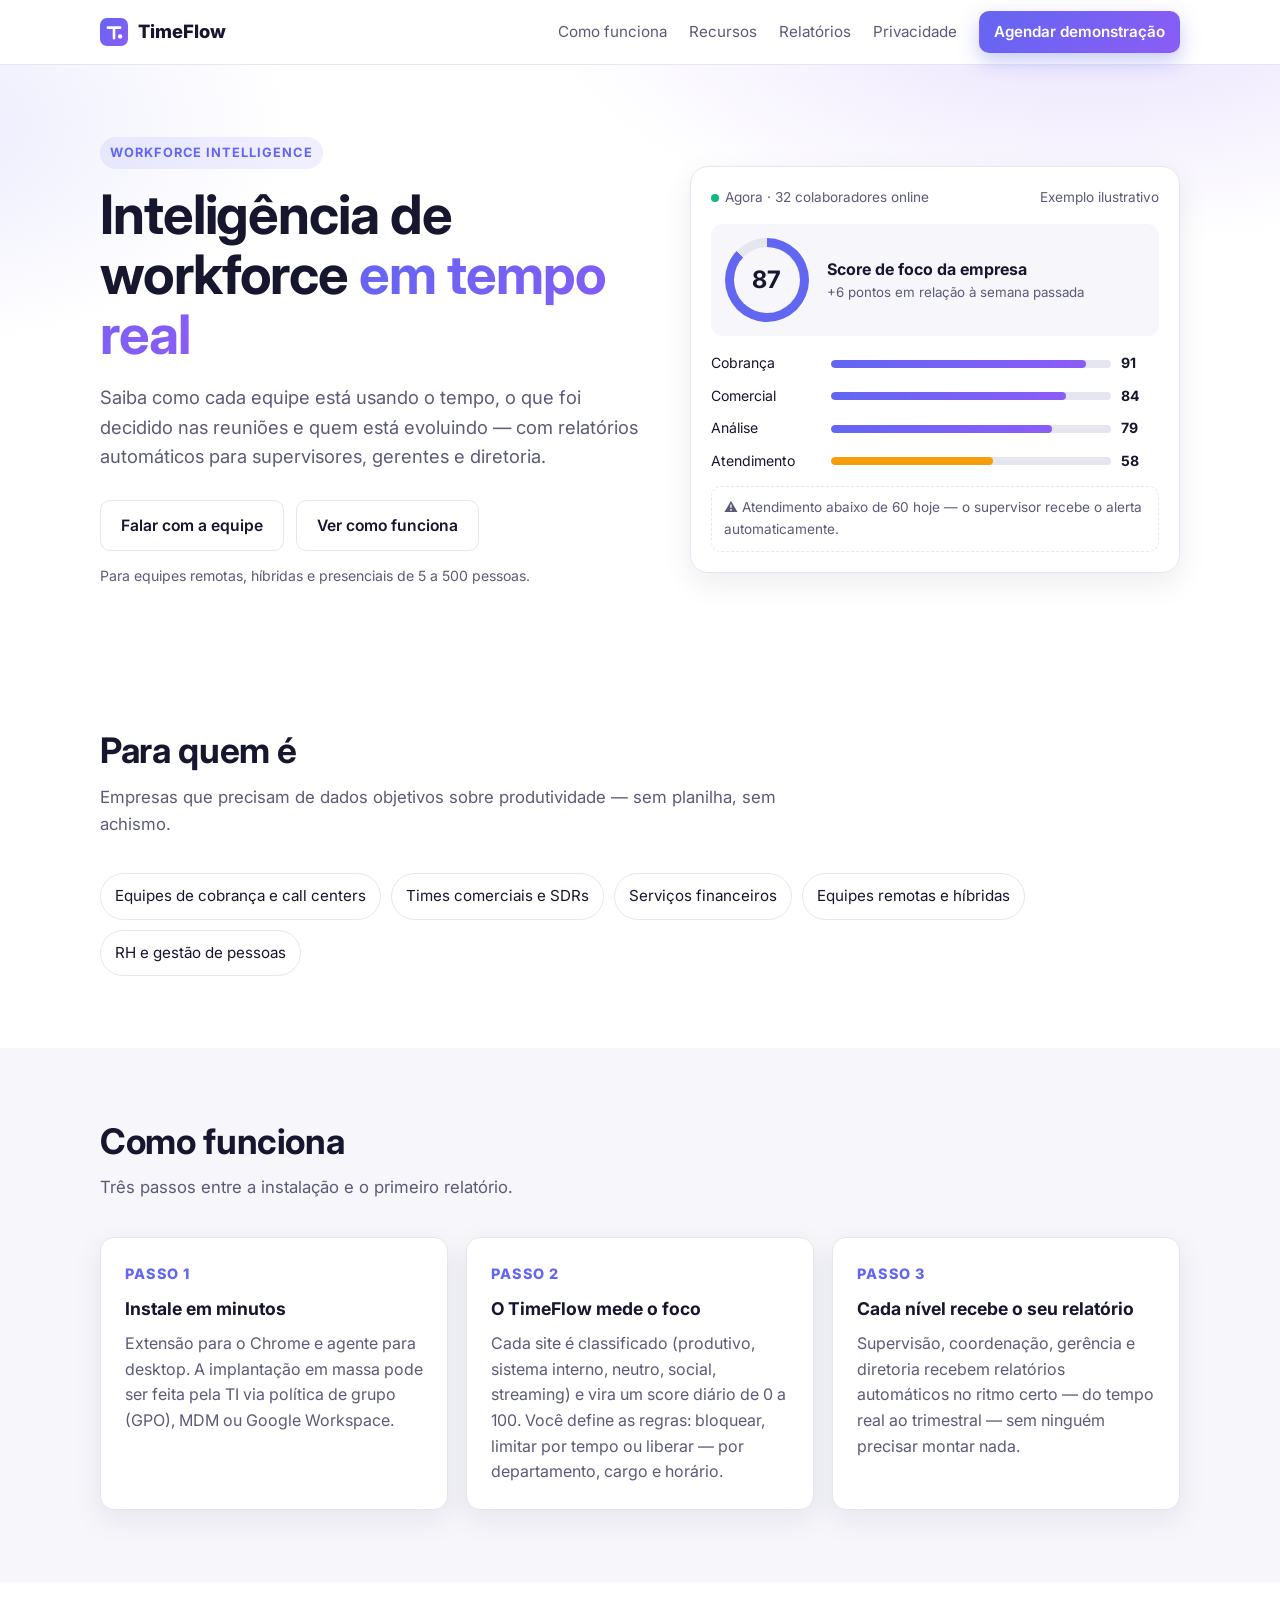
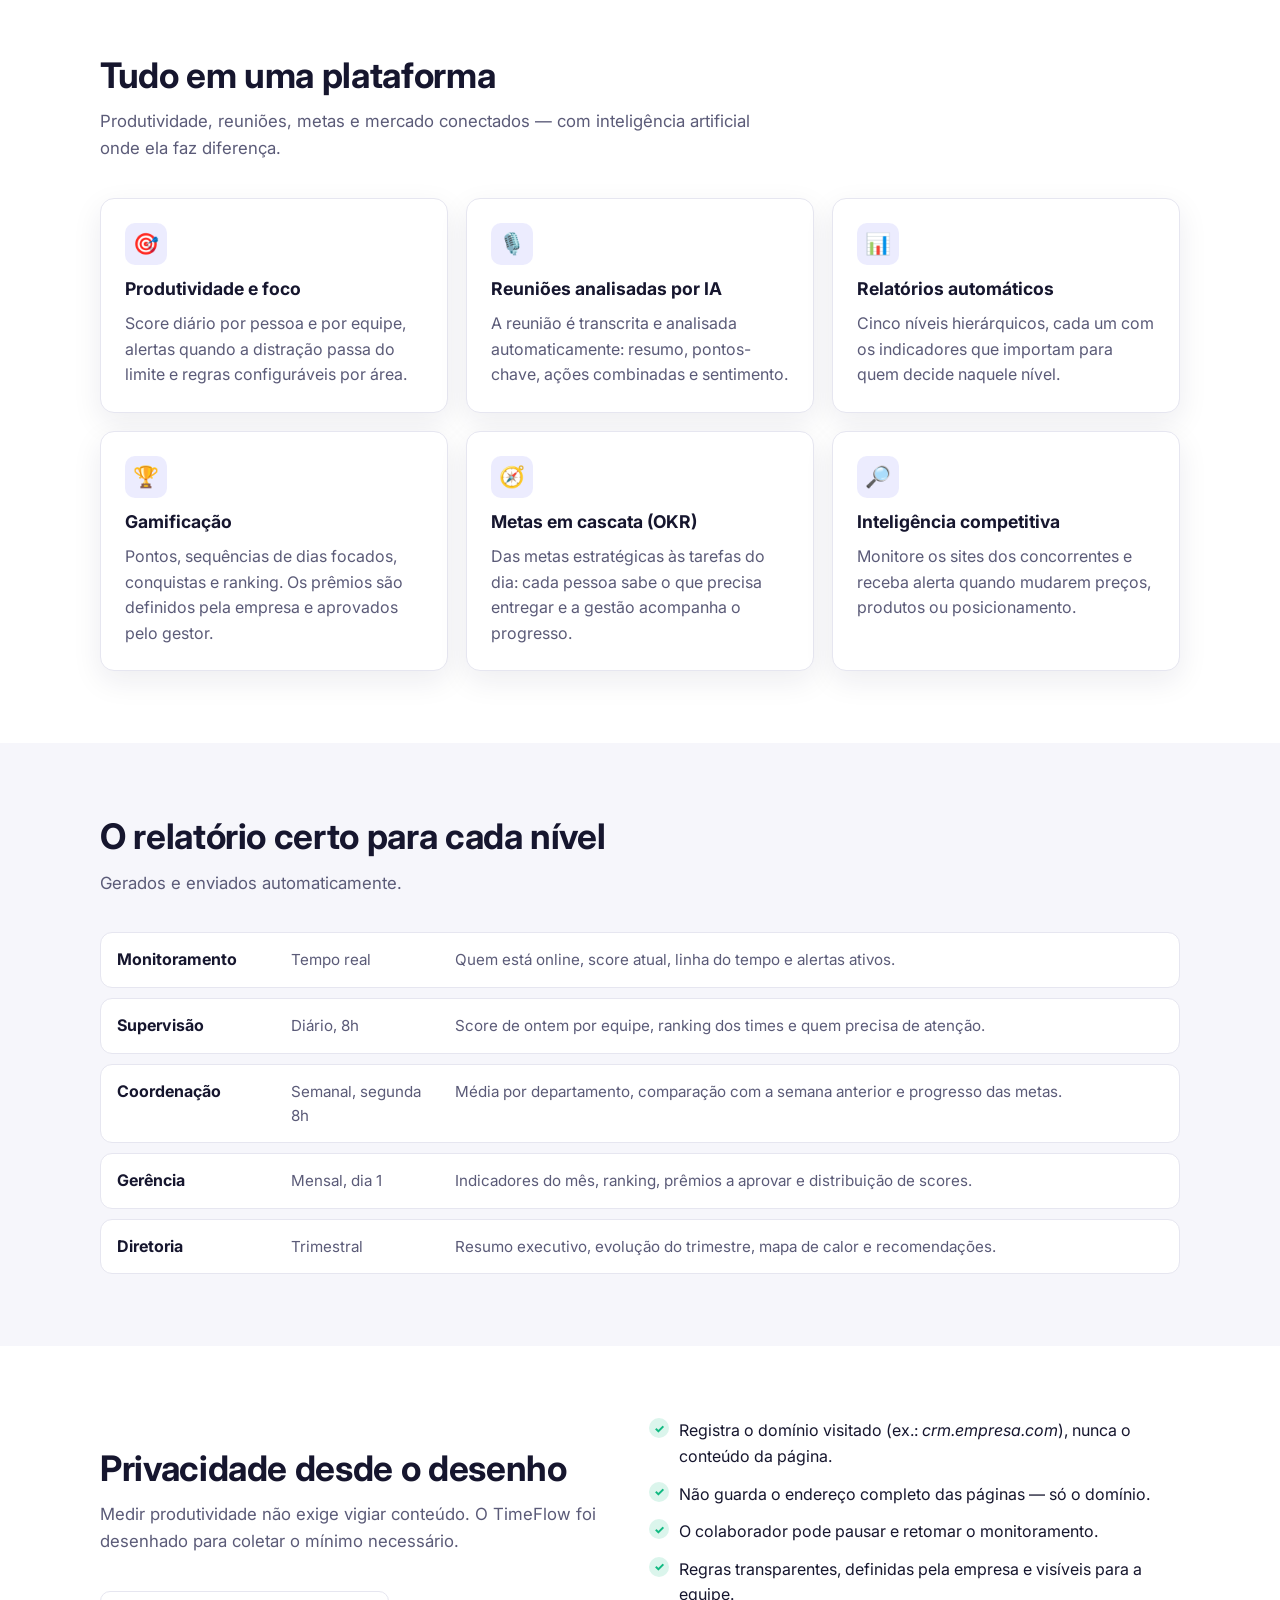
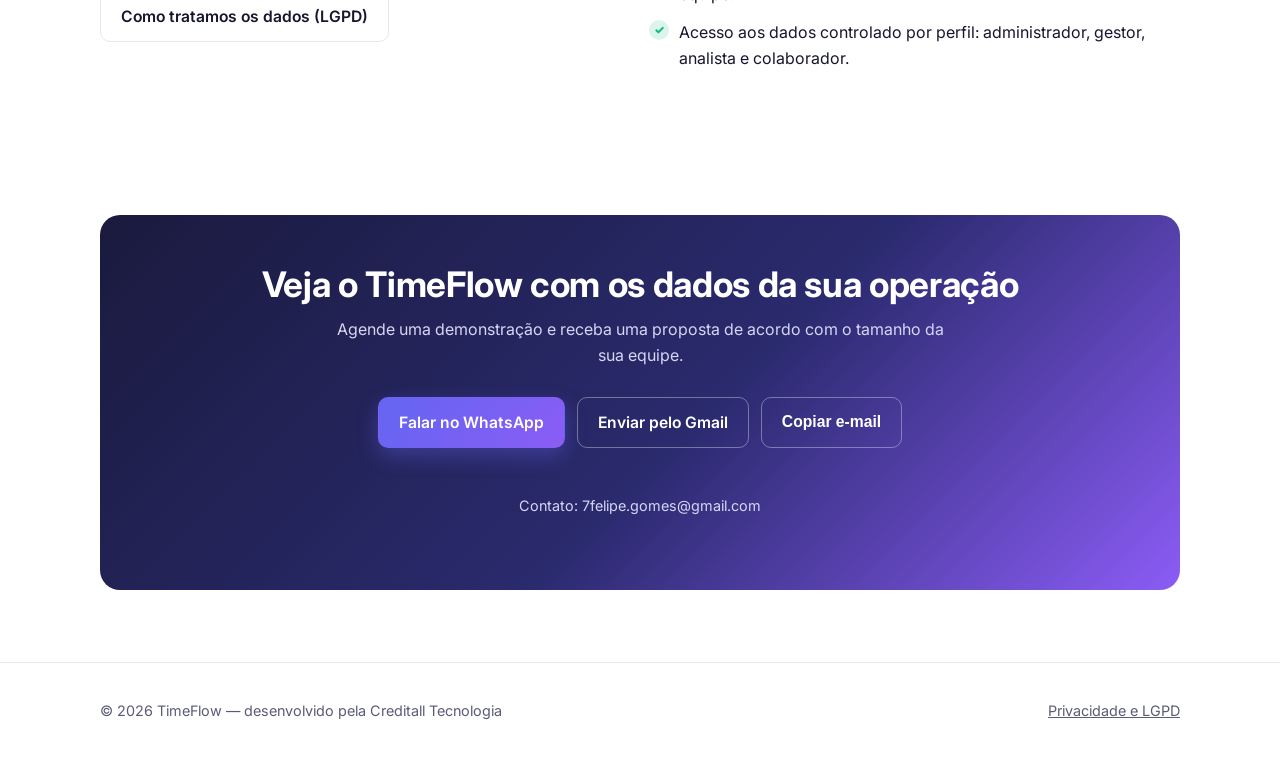
==== index.html @ 1b15ccec "Add files via upload" ====
<!doctype html>
<html lang="pt-BR">
<head>
  <meta charset="utf-8">
  <meta name="viewport" content="width=device-width, initial-scale=1">
  <title>TimeFlow — Inteligência de workforce em tempo real</title>
  <meta name="description" content="TimeFlow mede o foco das equipes, analisa reuniões com IA e entrega relatórios automáticos para cada nível da empresa, com privacidade desde o desenho.">
  <meta property="og:title" content="TimeFlow — Inteligência de workforce em tempo real">
  <meta property="og:description" content="Foco das equipes, reuniões analisadas por IA e relatórios automáticos por nível hierárquico.">
  <meta property="og:type" content="website">
  <link rel="icon" href="assets/favicon.svg" type="image/svg+xml">
  <link rel="preconnect" href="https://fonts.googleapis.com">
  <link href="https://fonts.googleapis.com/css2?family=Inter:wght@400;600;700;800&display=swap" rel="stylesheet">
  <link rel="stylesheet" href="assets/style.css">
</head>
<body>

<header class="nav">
  <div class="wrap">
    <a class="logo" href="#"><img src="assets/favicon.svg" alt="">TimeFlow</a>
    <nav class="nav-links">
      <a href="#como-funciona">Como funciona</a>
      <a href="#recursos">Recursos</a>
      <a href="#relatorios">Relatórios</a>
      <a href="lgpd.html">Privacidade</a>
      <a class="btn btn-primary btn-small" data-cta href="#contato">Agendar demonstração</a>
    </nav>
  </div>
</header>

<main>
  <section class="hero">
    <div class="wrap">
      <div>
        <span class="eyebrow">Workforce intelligence</span>
        <h1>Inteligência de workforce <span>em tempo real</span></h1>
        <p class="lead">Saiba como cada equipe está usando o tempo, o que foi decidido nas reuniões e quem está evoluindo —
          com relatórios automáticos para supervisores, gerentes e diretoria.</p>
        <div class="hero-cta">
          <a class="btn btn-primary" data-demo-ia href="#" hidden>Fazer a demonstração agora (IA)</a>
          <a class="btn btn-ghost" data-cta href="#contato">Falar com a equipe</a>
          <a class="btn btn-ghost" href="#como-funciona">Ver como funciona</a>
        </div>
        <p class="hero-note">Para equipes remotas, híbridas e presenciais de 5 a 500 pessoas.</p>
      </div>

      <div class="mock" aria-label="Exemplo ilustrativo do painel do TimeFlow">
        <div class="mock-head"><span><i class="dot"></i>Agora · 32 colaboradores online</span><span>Exemplo ilustrativo</span></div>
        <div class="score">
          <div class="ring" style="--v:87"><b>87</b></div>
          <div><strong>Score de foco da empresa</strong><small>+6 pontos em relação à semana passada</small></div>
        </div>
        <div class="teams">
          <div class="team"><span>Cobrança</span><div class="bar"><i style="width:91%"></i></div><b>91</b></div>
          <div class="team"><span>Comercial</span><div class="bar"><i style="width:84%"></i></div><b>84</b></div>
          <div class="team"><span>Análise</span><div class="bar"><i style="width:79%"></i></div><b>79</b></div>
          <div class="team"><span>Atendimento</span><div class="bar"><i class="warn" style="width:58%"></i></div><b>58</b></div>
        </div>
        <div class="alert">⚠ Atendimento abaixo de 60 hoje — o supervisor recebe o alerta automaticamente.</div>
      </div>
    </div>
  </section>

  <section>
    <div class="wrap">
      <h2>Para quem é</h2>
      <p class="section-lead">Empresas que precisam de dados objetivos sobre produtividade — sem planilha, sem achismo.</p>
      <div class="pills">
        <span class="pill">Equipes de cobrança e call centers</span>
        <span class="pill">Times comerciais e SDRs</span>
        <span class="pill">Serviços financeiros</span>
        <span class="pill">Equipes remotas e híbridas</span>
        <span class="pill">RH e gestão de pessoas</span>
      </div>
    </div>
  </section>

  <section class="soft" id="como-funciona">
    <div class="wrap">
      <h2>Como funciona</h2>
      <p class="section-lead">Três passos entre a instalação e o primeiro relatório.</p>
      <div class="grid grid-3">
        <div class="card">
          <div class="step-n">PASSO 1</div>
          <h3>Instale em minutos</h3>
          <p>Extensão para o Chrome e agente para desktop. A implantação em massa pode ser feita pela TI via política de
            grupo (GPO), MDM ou Google Workspace.</p>
        </div>
        <div class="card">
          <div class="step-n">PASSO 2</div>
          <h3>O TimeFlow mede o foco</h3>
          <p>Cada site é classificado (produtivo, sistema interno, neutro, social, streaming) e vira um score diário de 0 a 100.
            Você define as regras: bloquear, limitar por tempo ou liberar — por departamento, cargo e horário.</p>
        </div>
        <div class="card">
          <div class="step-n">PASSO 3</div>
          <h3>Cada nível recebe o seu relatório</h3>
          <p>Supervisão, coordenação, gerência e diretoria recebem relatórios automáticos no ritmo certo — do tempo real ao
            trimestral — sem ninguém precisar montar nada.</p>
        </div>
      </div>
    </div>
  </section>

  <section id="recursos">
    <div class="wrap">
      <h2>Tudo em uma plataforma</h2>
      <p class="section-lead">Produtividade, reuniões, metas e mercado conectados — com inteligência artificial onde ela faz diferença.</p>
      <div class="grid grid-3">
        <div class="card">
          <div class="icon">🎯</div>
          <h3>Produtividade e foco</h3>
          <p>Score diário por pessoa e por equipe, alertas quando a distração passa do limite e regras configuráveis por área.</p>
        </div>
        <div class="card">
          <div class="icon">🎙️</div>
          <h3>Reuniões analisadas por IA</h3>
          <p>A reunião é transcrita e analisada automaticamente: resumo, pontos-chave, ações combinadas e sentimento.</p>
        </div>
        <div class="card">
          <div class="icon">📊</div>
          <h3>Relatórios automáticos</h3>
          <p>Cinco níveis hierárquicos, cada um com os indicadores que importam para quem decide naquele nível.</p>
        </div>
        <div class="card">
          <div class="icon">🏆</div>
          <h3>Gamificação</h3>
          <p>Pontos, sequências de dias focados, conquistas e ranking. Os prêmios são definidos pela empresa e aprovados pelo gestor.</p>
        </div>
        <div class="card">
          <div class="icon">🧭</div>
          <h3>Metas em cascata (OKR)</h3>
          <p>Das metas estratégicas às tarefas do dia: cada pessoa sabe o que precisa entregar e a gestão acompanha o progresso.</p>
        </div>
        <div class="card">
          <div class="icon">🔎</div>
          <h3>Inteligência competitiva</h3>
          <p>Monitore os sites dos concorrentes e receba alerta quando mudarem preços, produtos ou posicionamento.</p>
        </div>
      </div>
    </div>
  </section>

  <section class="soft" id="relatorios">
    <div class="wrap">
      <h2>O relatório certo para cada nível</h2>
      <p class="section-lead">Gerados e enviados automaticamente.</p>
      <div class="levels">
        <div class="level"><b>Monitoramento</b><span>Tempo real</span><span>Quem está online, score atual, linha do tempo e alertas ativos.</span></div>
        <div class="level"><b>Supervisão</b><span>Diário, 8h</span><span>Score de ontem por equipe, ranking dos times e quem precisa de atenção.</span></div>
        <div class="level"><b>Coordenação</b><span>Semanal, segunda 8h</span><span>Média por departamento, comparação com a semana anterior e progresso das metas.</span></div>
        <div class="level"><b>Gerência</b><span>Mensal, dia 1</span><span>Indicadores do mês, ranking, prêmios a aprovar e distribuição de scores.</span></div>
        <div class="level"><b>Diretoria</b><span>Trimestral</span><span>Resumo executivo, evolução do trimestre, mapa de calor e recomendações.</span></div>
      </div>
    </div>
  </section>

  <section id="privacidade">
    <div class="wrap grid grid-2" style="align-items:center">
      <div>
        <h2>Privacidade desde o desenho</h2>
        <p class="section-lead">Medir produtividade não exige vigiar conteúdo. O TimeFlow foi desenhado para coletar o mínimo necessário.</p>
        <a class="btn btn-ghost" href="lgpd.html">Como tratamos os dados (LGPD)</a>
      </div>
      <ul class="check">
        <li>Registra o domínio visitado (ex.: <em>crm.empresa.com</em>), nunca o conteúdo da página.</li>
        <li>Não guarda o endereço completo das páginas — só o domínio.</li>
        <li>O colaborador pode pausar e retomar o monitoramento.</li>
        <li>Regras transparentes, definidas pela empresa e visíveis para a equipe.</li>
        <li>Acesso aos dados controlado por perfil: administrador, gestor, analista e colaborador.</li>
      </ul>
    </div>
  </section>

  <section id="contato">
    <div class="wrap">
      <div class="cta-box">
        <h2>Veja o TimeFlow com os dados da sua operação</h2>
        <p>Agende uma demonstração e receba uma proposta de acordo com o tamanho da sua equipe.</p>
        <div class="hero-cta" style="justify-content:center">
          <a class="btn btn-primary" data-whatsapp href="#" target="_blank" rel="noopener" hidden>Falar no WhatsApp</a>
          <a class="btn btn-ghost" data-gmail href="#" target="_blank" rel="noopener" hidden>Enviar pelo Gmail</a>
          <button class="btn btn-ghost" type="button" data-copy hidden>Copiar e-mail</button>
        </div>
        <p class="toast" data-toast role="status" aria-live="polite"></p>
        <p style="margin-top:18px;font-size:.9rem">Contato: <span data-email-text></span></p>
      </div>
    </div>
  </section>
</main>

<footer>
  <div class="wrap">
    <span>© <span id="ano"></span> TimeFlow — desenvolvido pela <span data-empresa></span></span>
    <span><a href="lgpd.html">Privacidade e LGPD</a></span>
  </div>
</footer>

<script src="assets/config.js"></script>
<script src="assets/chat.js"></script>
</body>
</html>
---- assets/style.css ----
:root {
  --indigo: #6366f1;
  --violet: #8b5cf6;
  --navy: #1a1a3e;
  --bg: #ffffff;
  --bg-soft: #f6f6fb;
  --card: #ffffff;
  --text: #16162e;
  --muted: #5b5b78;
  --line: #e6e6f0;
  --ok: #10b981;
  --warn: #f59e0b;
  --bad: #ef4444;
  --radius: 14px;
  --shadow: 0 10px 30px rgba(26, 26, 62, 0.08);
}
@media (prefers-color-scheme: dark) {
  :root {
    --bg: #0f0f24;
    --bg-soft: #16163a;
    --card: #1b1b40;
    --text: #ececf8;
    --muted: #a9a9c8;
    --line: #2b2b58;
    --shadow: 0 10px 30px rgba(0, 0, 0, 0.35);
  }
}
* { box-sizing: border-box; }
[hidden] { display: none !important; }
.toast { min-height: 1.5em; margin: 14px 0 0; font-size: .95rem; color: #fff; opacity: 0; transition: opacity .2s ease; }
.toast.show { opacity: 1; }
html { scroll-behavior: smooth; }
body {
  margin: 0;
  font-family: "Inter", system-ui, -apple-system, "Segoe UI", Roboto, sans-serif;
  background: var(--bg);
  color: var(--text);
  line-height: 1.6;
  -webkit-font-smoothing: antialiased;
}
a { color: var(--indigo); }
.wrap { max-width: 1120px; margin: 0 auto; padding: 0 20px; }

/* nav */
.nav { position: sticky; top: 0; z-index: 10; background: color-mix(in srgb, var(--bg) 88%, transparent);
  backdrop-filter: blur(10px); border-bottom: 1px solid var(--line); }
.nav .wrap { display: flex; align-items: center; justify-content: space-between; height: 64px; gap: 16px; }
.logo { display: flex; align-items: center; gap: 10px; font-weight: 800; font-size: 1.15rem; color: var(--text); text-decoration: none; }
.logo img { width: 28px; height: 28px; }
.nav-links { display: flex; gap: 22px; align-items: center; }
.nav-links a { color: var(--muted); text-decoration: none; font-size: .95rem; }
.nav-links a:hover { color: var(--text); }
@media (max-width: 760px) { .nav-links a:not(.btn) { display: none; } }

/* buttons */
.btn { display: inline-flex; align-items: center; justify-content: center; gap: 8px; padding: 12px 20px;
  border-radius: 10px; font-weight: 600; text-decoration: none; border: 1px solid transparent; cursor: pointer;
  transition: transform .15s ease, box-shadow .15s ease; font-size: .98rem; }
.btn:hover { transform: translateY(-1px); }
.btn-primary { background: linear-gradient(135deg, var(--indigo), var(--violet)); color: #fff !important;
  box-shadow: 0 8px 20px rgba(99, 102, 241, .35); }
.btn-ghost { border-color: var(--line); color: var(--text) !important; background: var(--card); }
.btn-small { padding: 8px 14px; font-size: .9rem; }

/* hero */
.hero { padding: 72px 0 56px; background:
  radial-gradient(900px 400px at 85% -10%, rgba(139, 92, 246, .18), transparent 60%),
  radial-gradient(700px 380px at -10% 10%, rgba(99, 102, 241, .14), transparent 60%); }
.hero .wrap { display: grid; grid-template-columns: 1.05fr .95fr; gap: 48px; align-items: center; }
@media (max-width: 900px) { .hero .wrap { grid-template-columns: 1fr; } }
.eyebrow { display: inline-block; font-size: .8rem; font-weight: 700; letter-spacing: .08em; text-transform: uppercase;
  color: var(--indigo); background: rgba(99, 102, 241, .1); padding: 6px 10px; border-radius: 999px; }
h1 { font-size: clamp(2.1rem, 4.6vw, 3.4rem); line-height: 1.1; margin: 16px 0; letter-spacing: -.02em; }
h1 span { background: linear-gradient(135deg, var(--indigo), var(--violet)); -webkit-background-clip: text; background-clip: text; color: transparent; }
.lead { font-size: 1.15rem; color: var(--muted); max-width: 560px; }
.hero-cta { display: flex; gap: 12px; flex-wrap: wrap; margin-top: 28px; }
.hero-note { margin-top: 14px; font-size: .88rem; color: var(--muted); }

/* dashboard mock */
.mock { background: var(--card); border: 1px solid var(--line); border-radius: 18px; box-shadow: var(--shadow); padding: 20px; }
.mock-head { display: flex; justify-content: space-between; align-items: center; margin-bottom: 16px; font-size: .85rem; color: var(--muted); }
.dot { width: 8px; height: 8px; border-radius: 50%; background: var(--ok); display: inline-block; margin-right: 6px; }
.score { display: flex; align-items: center; gap: 18px; padding: 14px; border-radius: 12px; background: var(--bg-soft); }
.ring { --v: 87; width: 84px; height: 84px; border-radius: 50%; display: grid; place-items: center; font-weight: 800; font-size: 1.5rem;
  background: conic-gradient(var(--indigo) calc(var(--v) * 1%), var(--line) 0); position: relative; }
.ring::after { content: ""; position: absolute; inset: 9px; border-radius: 50%; background: var(--bg-soft); }
.ring b { position: relative; z-index: 1; }
.score small { display: block; color: var(--muted); }
.teams { margin-top: 16px; display: grid; gap: 10px; }
.team { display: grid; grid-template-columns: 110px 1fr 38px; align-items: center; gap: 10px; font-size: .88rem; }
.bar { height: 8px; border-radius: 99px; background: var(--line); overflow: hidden; }
.bar i { display: block; height: 100%; border-radius: 99px; background: linear-gradient(90deg, var(--indigo), var(--violet)); }
.bar i.warn { background: var(--warn); }
.alert { margin-top: 14px; font-size: .85rem; padding: 10px 12px; border-radius: 10px; border: 1px dashed var(--line); color: var(--muted); }

/* sections */
section { padding: 72px 0; }
section.soft { background: var(--bg-soft); }
h2 { font-size: clamp(1.6rem, 3vw, 2.2rem); line-height: 1.2; margin: 0 0 12px; letter-spacing: -.01em; }
.section-lead { color: var(--muted); max-width: 680px; margin: 0 0 36px; font-size: 1.05rem; }
.grid { display: grid; gap: 18px; }
.grid-3 { grid-template-columns: repeat(3, 1fr); }
.grid-2 { grid-template-columns: repeat(2, 1fr); }
@media (max-width: 900px) { .grid-3, .grid-2 { grid-template-columns: 1fr; } }
.card { background: var(--card); border: 1px solid var(--line); border-radius: var(--radius); padding: 24px; box-shadow: var(--shadow); }
.card h3 { margin: 10px 0 8px; font-size: 1.1rem; }
.card p { margin: 0; color: var(--muted); }
.card ul { margin: 12px 0 0; padding-left: 18px; color: var(--muted); }
.icon { width: 42px; height: 42px; border-radius: 10px; display: grid; place-items: center; font-size: 1.3rem;
  background: rgba(99, 102, 241, .12); }
.step-n { font-weight: 800; color: var(--indigo); font-size: .9rem; letter-spacing: .06em; }
.pills { display: flex; flex-wrap: wrap; gap: 10px; }
.pill { border: 1px solid var(--line); background: var(--card); padding: 10px 14px; border-radius: 999px; font-size: .95rem; }
.levels { display: grid; gap: 10px; }
.level { display: grid; grid-template-columns: 160px 150px 1fr; gap: 14px; padding: 14px 16px; border-radius: 12px;
  background: var(--card); border: 1px solid var(--line); align-items: baseline; }
.level b { color: var(--text); }
.level span { color: var(--muted); font-size: .95rem; }
@media (max-width: 760px) { .level { grid-template-columns: 1fr; gap: 2px; } }
.check { list-style: none; padding: 0; margin: 0; display: grid; gap: 12px; }
.check li { padding-left: 30px; position: relative; }
.check li::before { content: "✓"; position: absolute; left: 0; top: 0; width: 20px; height: 20px; border-radius: 50%;
  background: rgba(16, 185, 129, .15); color: var(--ok); display: grid; place-items: center; font-size: .75rem; font-weight: 800; }
.cta-box { text-align: center; padding: 48px 24px; border-radius: 20px; color: #fff;
  background: linear-gradient(135deg, var(--navy), #2a2a6e 55%, var(--violet)); }
.cta-box h2 { color: #fff; }
.cta-box p { color: #d6d6f5; max-width: 620px; margin: 0 auto 24px; }
.cta-box .btn-ghost { background: transparent; border-color: rgba(255, 255, 255, .35); color: #fff !important; }
footer { padding: 36px 0; border-top: 1px solid var(--line); color: var(--muted); font-size: .9rem; }
footer .wrap { display: flex; justify-content: space-between; gap: 16px; flex-wrap: wrap; }
footer a { color: var(--muted); }

/* demonstração com IA */
.tf-fab { position: fixed; right: 20px; bottom: 20px; z-index: 40; display: inline-flex; align-items: center; gap: 8px;
  padding: 14px 18px; border: 0; border-radius: 999px; cursor: pointer; font: 600 .98rem inherit; font-family: inherit;
  color: #fff; background: linear-gradient(135deg, var(--indigo), var(--violet)); box-shadow: 0 10px 28px rgba(99, 102, 241, .45); }
.tf-chat { position: fixed; right: 20px; bottom: 20px; z-index: 50; width: min(400px, calc(100vw - 32px));
  height: min(620px, calc(100vh - 40px)); display: flex; flex-direction: column; background: var(--card);
  border: 1px solid var(--line); border-radius: 18px; box-shadow: 0 24px 60px rgba(26, 26, 62, .28); overflow: hidden; }
@media (max-width: 520px) { .tf-chat { right: 8px; left: 8px; bottom: 8px; width: auto; height: calc(100vh - 16px); } }
.tf-chat-head { display: flex; justify-content: space-between; align-items: center; padding: 14px 16px; color: #fff;
  background: linear-gradient(135deg, var(--navy), #2a2a6e 60%, var(--violet)); }
.tf-chat-head small { display: block; opacity: .8; font-size: .8rem; }
.tf-close { background: transparent; border: 0; color: #fff; font-size: 1.6rem; line-height: 1; cursor: pointer; }
.tf-aviso { margin: 0; padding: 8px 16px; font-size: .78rem; color: var(--muted); background: var(--bg-soft); border-bottom: 1px solid var(--line); }
.tf-msgs { flex: 1; overflow-y: auto; padding: 16px; display: flex; flex-direction: column; gap: 10px; }
.tf-msg { max-width: 88%; padding: 10px 14px; border-radius: 14px; font-size: .95rem; line-height: 1.5; }
.tf-msg p { margin: 0 0 6px; } .tf-msg p:last-child { margin-bottom: 0; }
.tf-msg ul { margin: 4px 0 6px; padding-left: 18px; }
.tf-ai { align-self: flex-start; background: var(--bg-soft); border: 1px solid var(--line); border-bottom-left-radius: 4px; }
.tf-user { align-self: flex-end; color: #fff; background: linear-gradient(135deg, var(--indigo), var(--violet)); border-bottom-right-radius: 4px; }
.tf-digitando::after { content: "digitando…"; color: var(--muted); font-size: .85rem; }
.tf-contato { display: inline-block; margin-top: 8px; padding: 9px 14px; border-radius: 10px; font-weight: 600;
  text-decoration: none; color: #fff !important; background: #25d366; }
.tf-sug { display: flex; flex-wrap: wrap; gap: 8px; padding: 0 16px 10px; }
.tf-sug button { border: 1px solid var(--line); background: var(--card); color: var(--text); border-radius: 999px;
  padding: 7px 12px; font-size: .85rem; cursor: pointer; font-family: inherit; }
.tf-form { display: flex; gap: 8px; padding: 12px; border-top: 1px solid var(--line); }
.tf-form textarea { flex: 1; resize: none; border: 1px solid var(--line); border-radius: 12px; padding: 10px 12px;
  font: inherit; font-size: .95rem; background: var(--bg); color: var(--text); max-height: 120px; }
.tf-form button { width: 44px; border: 0; border-radius: 12px; cursor: pointer; color: #fff; font-size: 1.1rem;
  background: linear-gradient(135deg, var(--indigo), var(--violet)); }
.tf-form button:disabled { opacity: .5; cursor: wait; }

/* página LGPD */
.doc { max-width: 820px; padding: 56px 20px 72px; margin: 0 auto; }
.doc h1 { font-size: clamp(1.9rem, 4vw, 2.6rem); }
.doc h2 { margin-top: 40px; font-size: 1.35rem; }
.doc p, .doc li { color: var(--muted); }
.doc table { width: 100%; border-collapse: collapse; margin: 12px 0; font-size: .95rem; }
.doc th, .doc td { text-align: left; padding: 10px 12px; border-bottom: 1px solid var(--line); vertical-align: top; }
.doc th { color: var(--text); }
.note { border-left: 4px solid var(--indigo); background: var(--bg-soft); padding: 14px 16px; border-radius: 8px; color: var(--muted); }
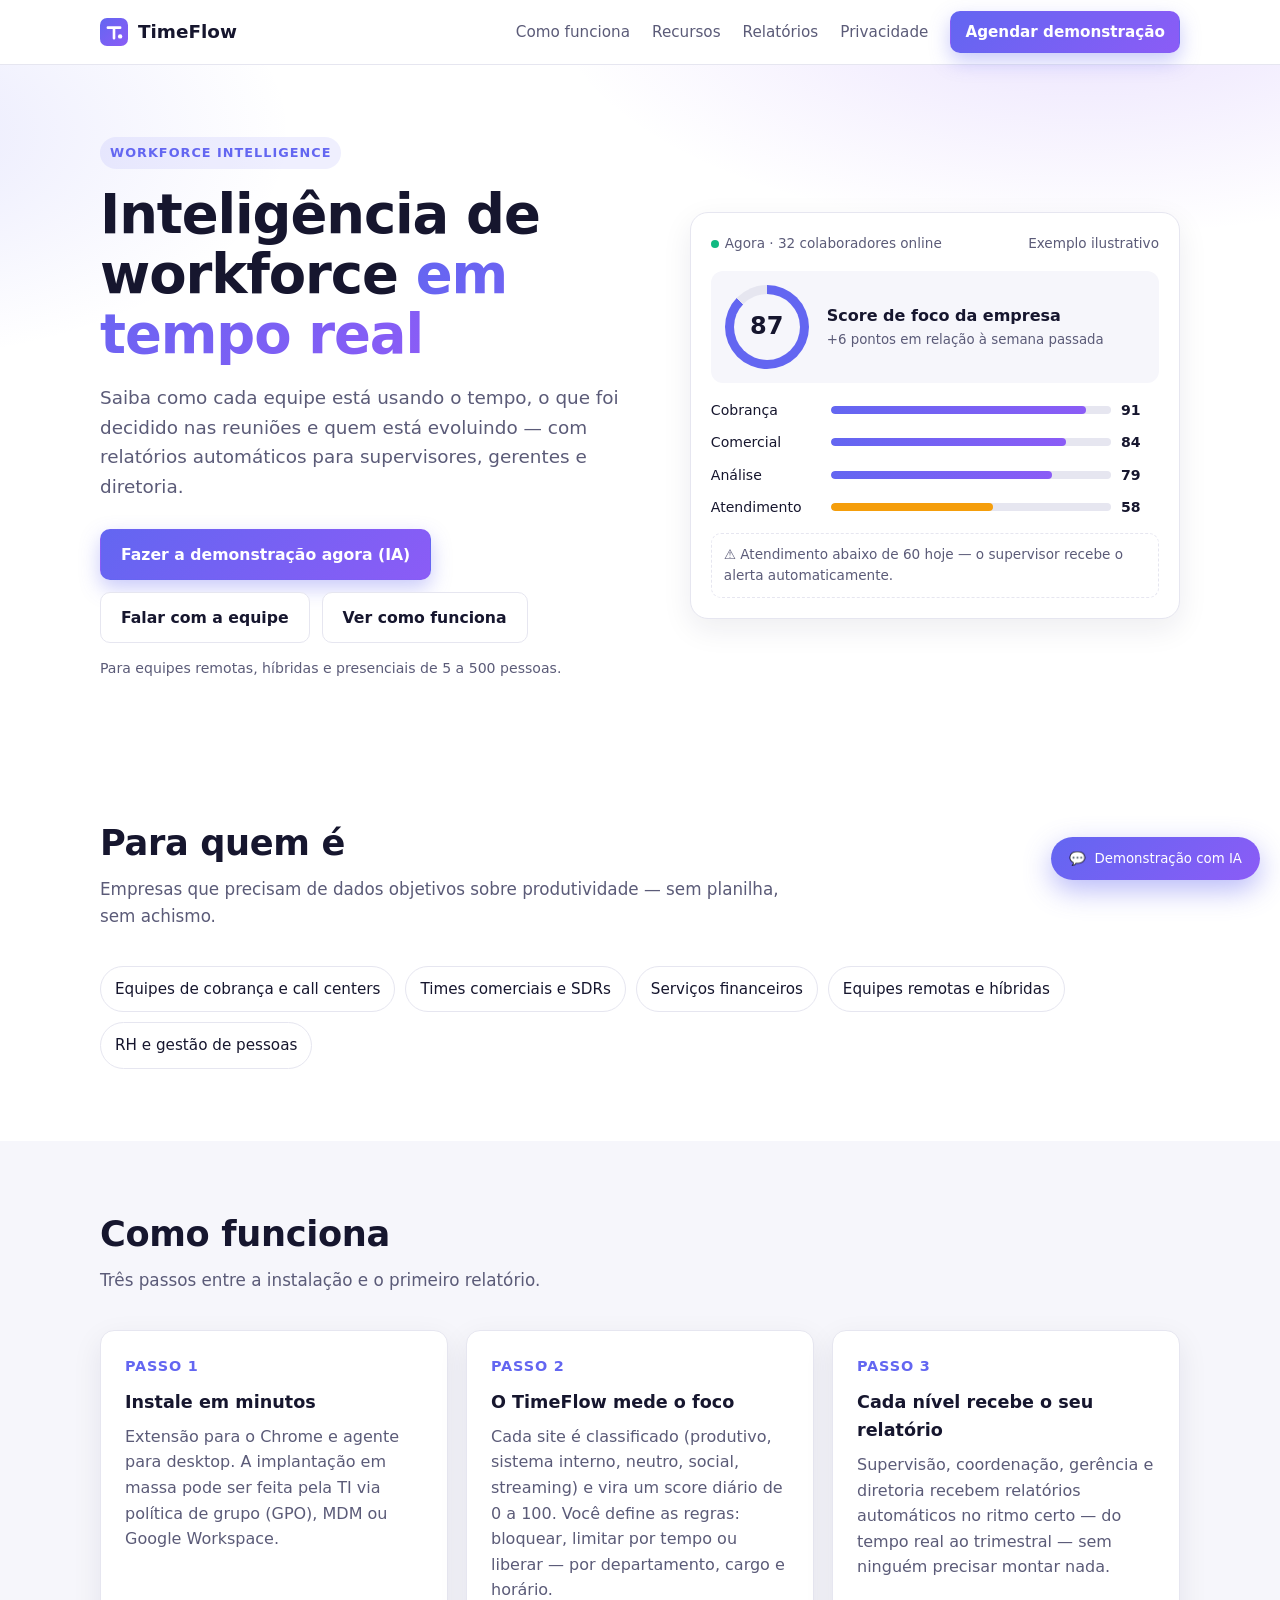
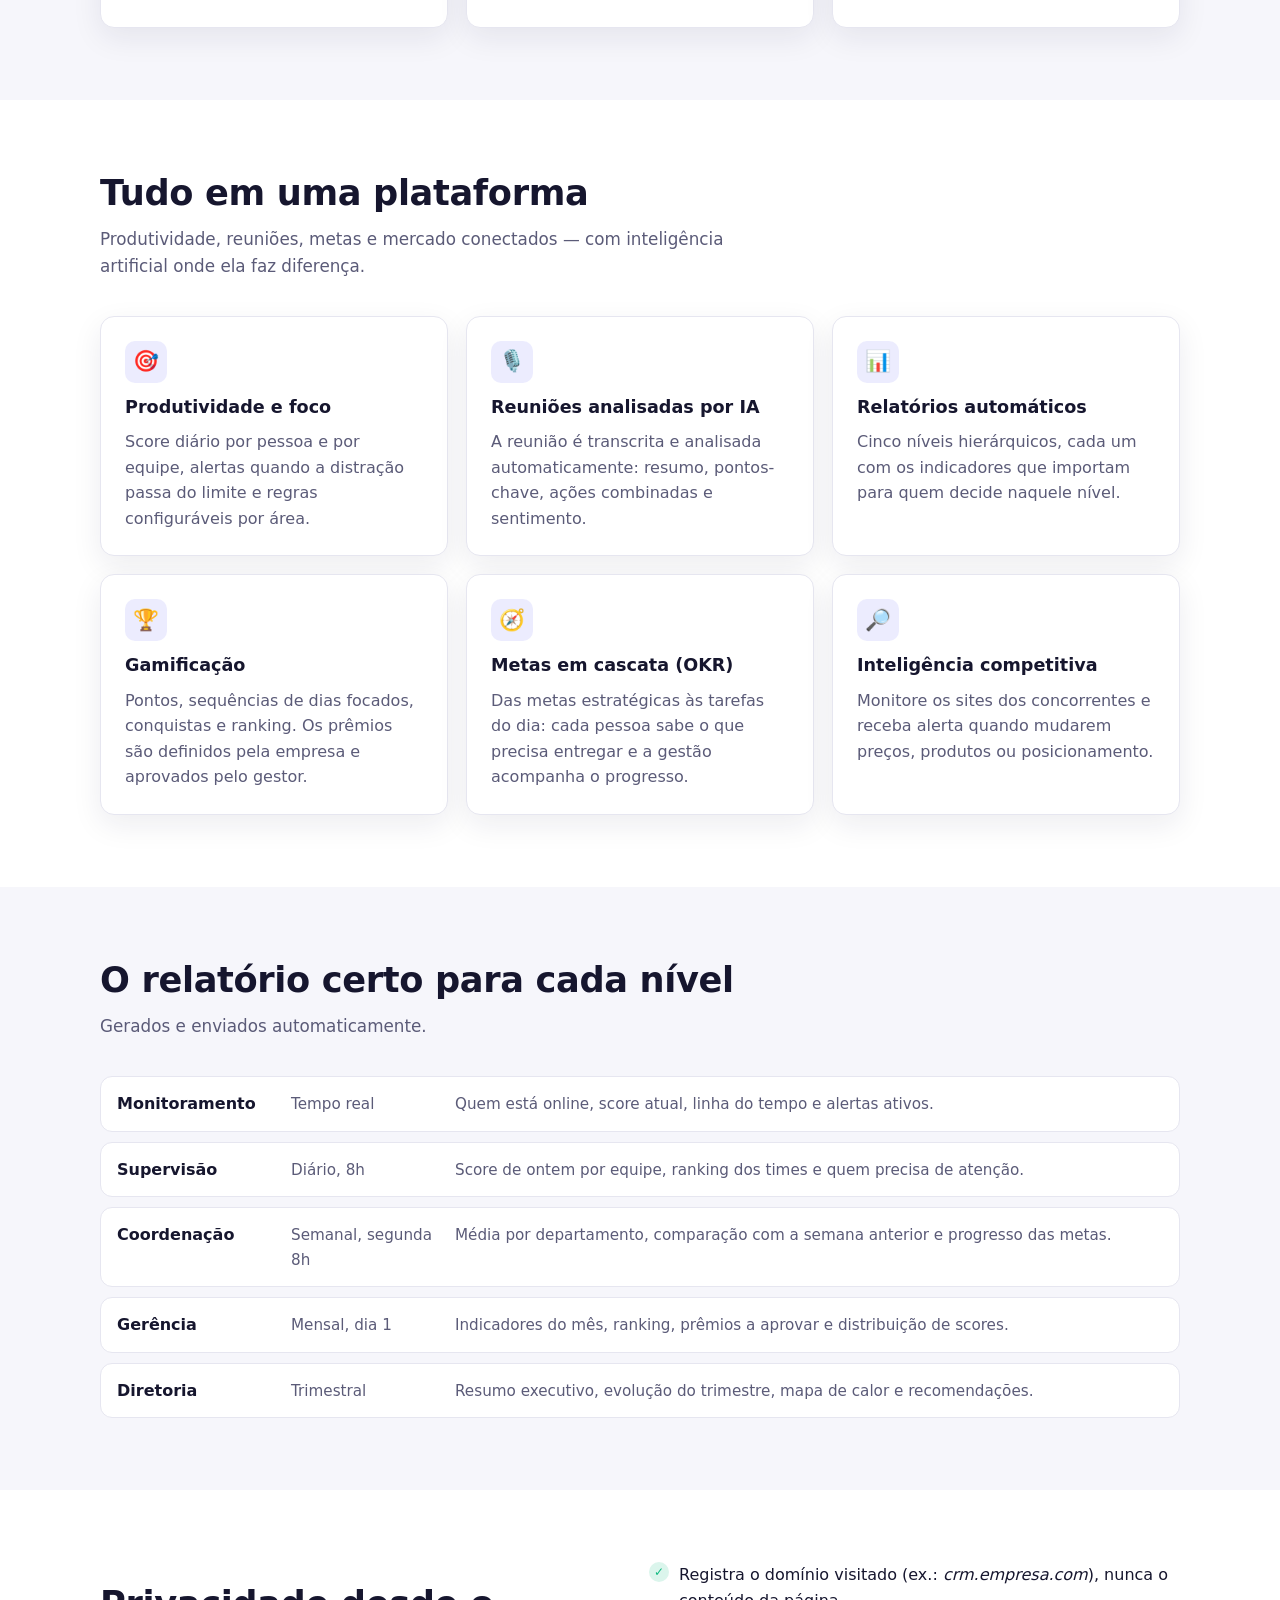
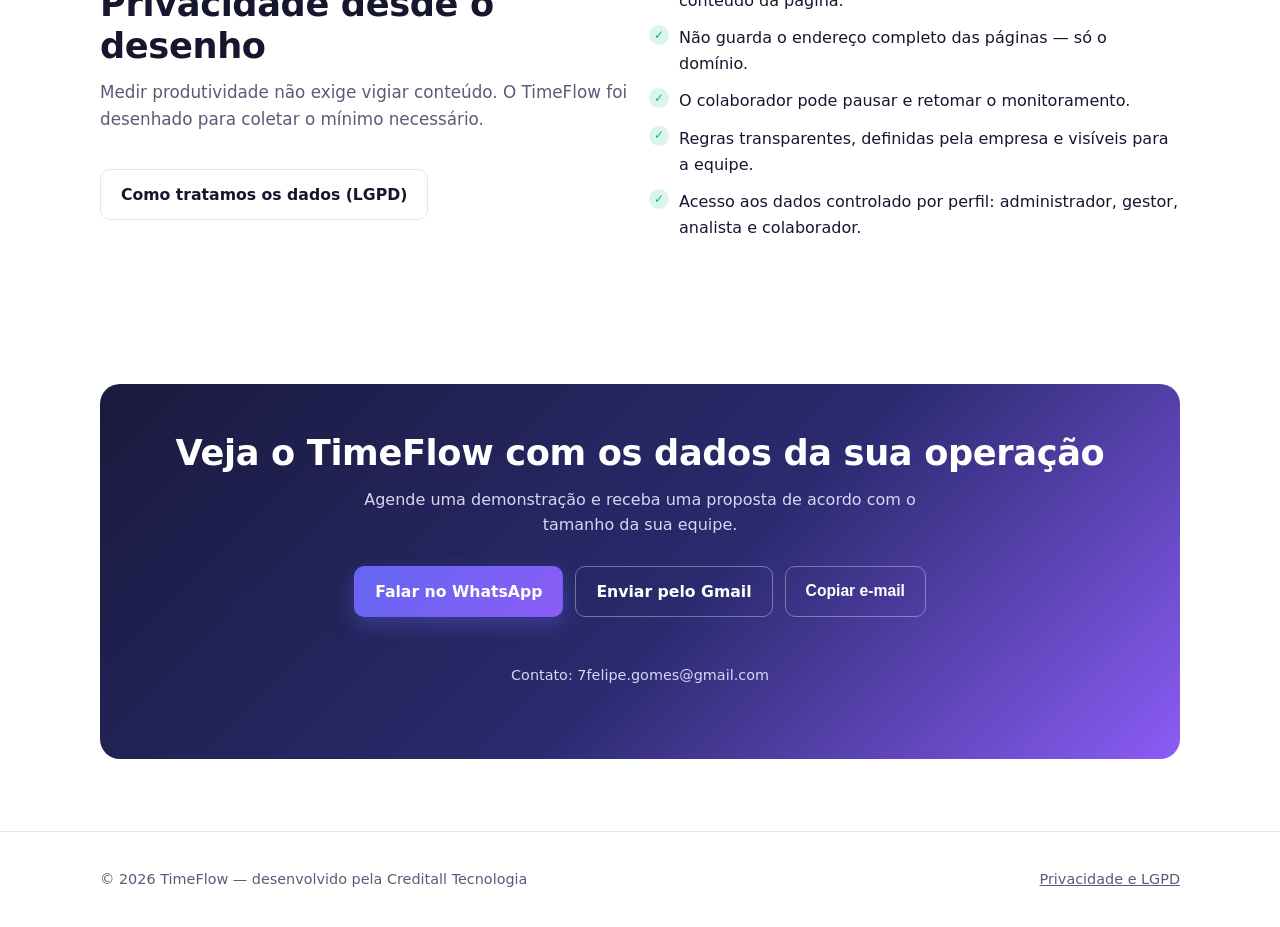
==== commit 247b7429: "Add files via upload" ====
--- a/index.html
+++ b/index.html
@@ -8,10 +8,15 @@
   <meta property="og:title" content="TimeFlow — Inteligência de workforce em tempo real">
   <meta property="og:description" content="Foco das equipes, reuniões analisadas por IA e relatórios automáticos por nível hierárquico.">
   <meta property="og:type" content="website">
+  <meta property="og:url" content="https://devgomeslipe07.github.io/timeflow-site/">
+  <meta property="og:image" content="https://devgomeslipe07.github.io/timeflow-site/assets/og.png">
+  <meta property="og:image:width" content="1200">
+  <meta property="og:image:height" content="630">
+  <meta property="og:locale" content="pt_BR">
+  <meta name="twitter:card" content="summary_large_image">
+  <link rel="canonical" href="https://devgomeslipe07.github.io/timeflow-site/">
   <link rel="icon" href="assets/favicon.svg" type="image/svg+xml">
-  <link rel="preconnect" href="https://fonts.googleapis.com">
-  <link href="https://fonts.googleapis.com/css2?family=Inter:wght@400;600;700;800&display=swap" rel="stylesheet">
-  <link rel="stylesheet" href="assets/style.css">
+  <link rel="stylesheet" href="assets/style.css?v=5">
 </head>
 <body>
 
@@ -196,7 +201,7 @@
   </div>
 </footer>
 
-<script src="assets/config.js"></script>
-<script src="assets/chat.js"></script>
+<script src="assets/config.js?v=5"></script>
+<script src="assets/chat.js?v=5"></script>
 </body>
 </html>
--- a/assets/style.css
+++ b/assets/style.css
@@ -152,6 +152,20 @@
 .tf-digitando::after { content: "digitando…"; color: var(--muted); font-size: .85rem; }
 .tf-contato { display: inline-block; margin-top: 8px; padding: 9px 14px; border-radius: 10px; font-weight: 600;
   text-decoration: none; color: #fff !important; background: #25d366; }
+.tf-lead { margin-top: 8px; }
+.tf-lead-link { background: none; border: 0; padding: 0; color: var(--indigo); text-decoration: underline; cursor: pointer;
+  font: inherit; font-size: .9rem; }
+.tf-lead form { display: grid; gap: 8px; margin-top: 8px; }
+.tf-lead label { display: grid; gap: 3px; font-size: .82rem; color: var(--muted); }
+.tf-lead input[type=text] { border: 1px solid var(--line); border-radius: 8px; padding: 8px 10px; font: inherit;
+  font-size: .92rem; background: var(--bg); color: var(--text); }
+.tf-lead .tf-consent { display: block; font-size: .8rem; line-height: 1.4; }
+.tf-lead form button { justify-self: start; border: 0; border-radius: 8px; padding: 8px 16px; font: inherit; font-weight: 600;
+  color: #fff; cursor: pointer; background: linear-gradient(135deg, var(--indigo), var(--violet)); }
+.tf-lead form button:disabled { opacity: .6; cursor: wait; }
+.tf-lead-status { margin: 0; font-size: .82rem; color: var(--muted); }
+.tf-lead-ok { color: var(--ok); font-weight: 600; }
+.tf-hp { position: absolute; left: -9999px; width: 1px; height: 1px; opacity: 0; }
 .tf-sug { display: flex; flex-wrap: wrap; gap: 8px; padding: 0 16px 10px; }
 .tf-sug button { border: 1px solid var(--line); background: var(--card); color: var(--text); border-radius: 999px;
   padding: 7px 12px; font-size: .85rem; cursor: pointer; font-family: inherit; }
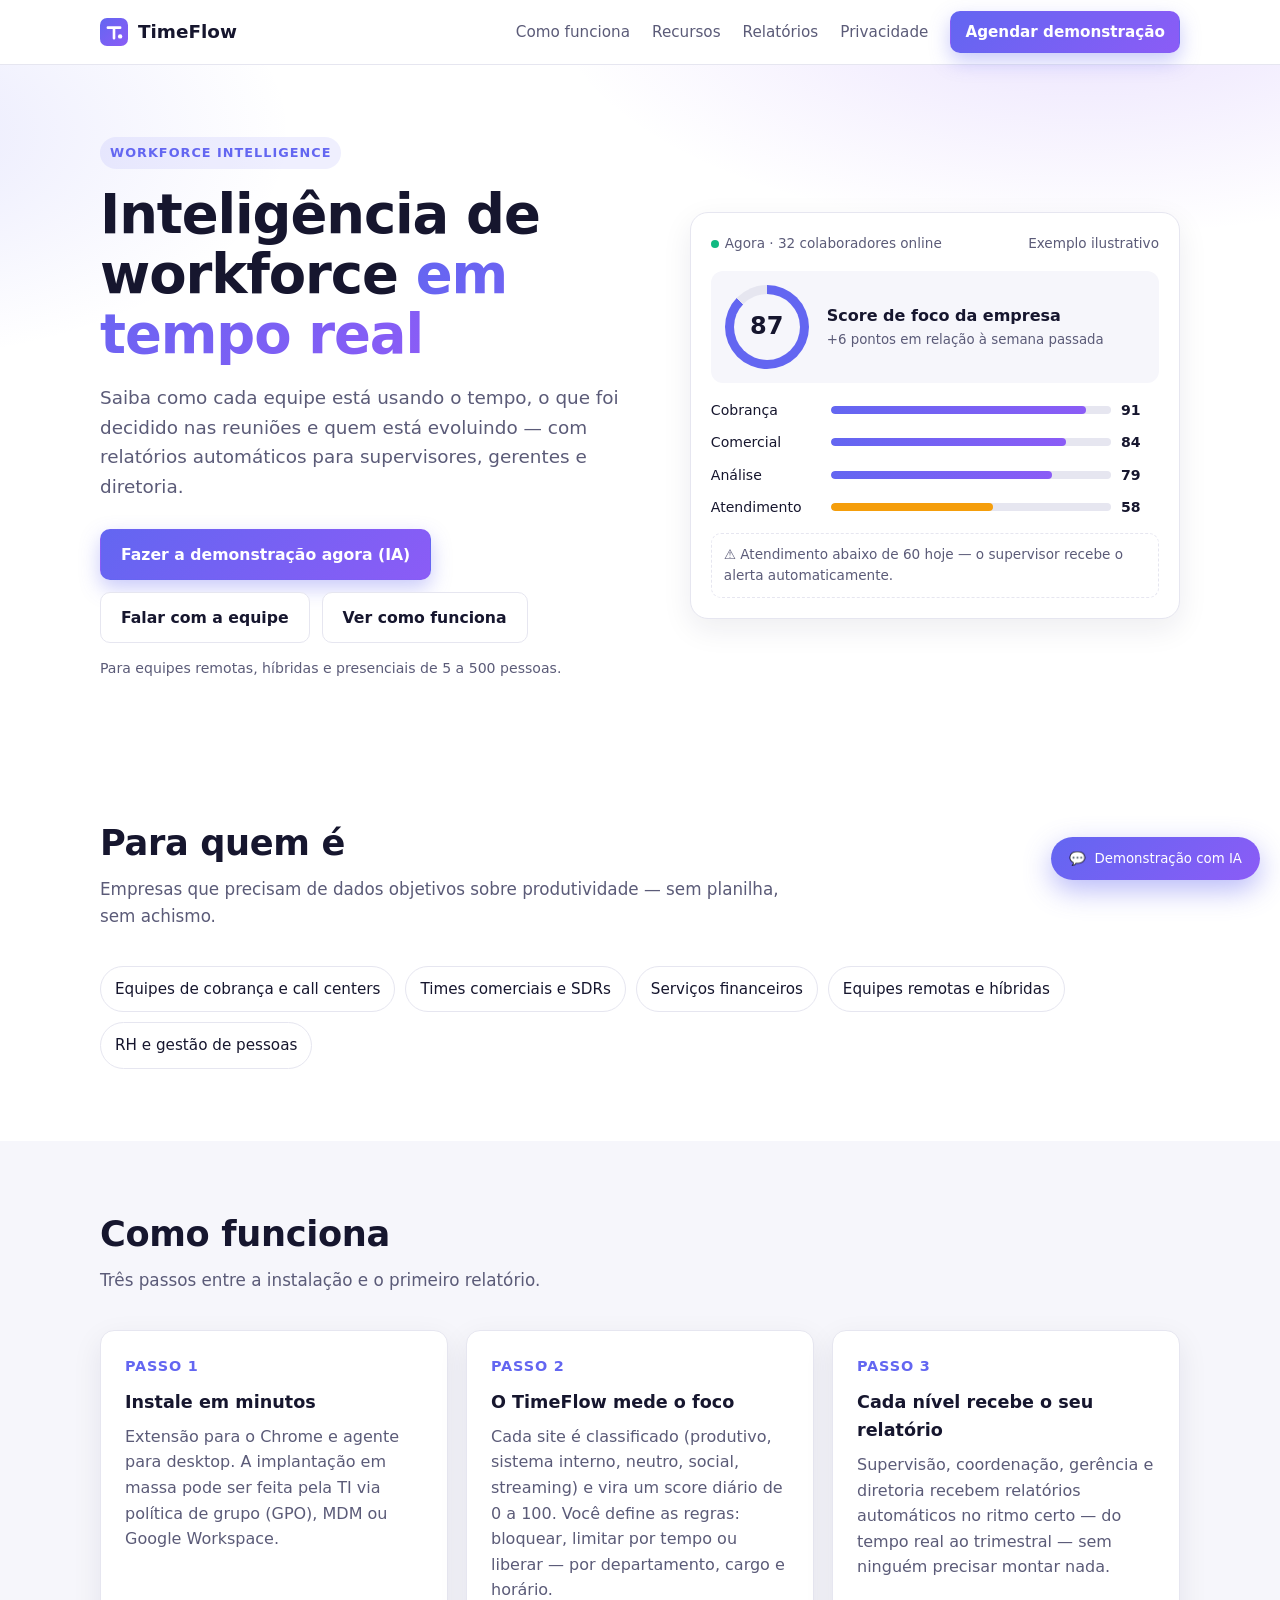
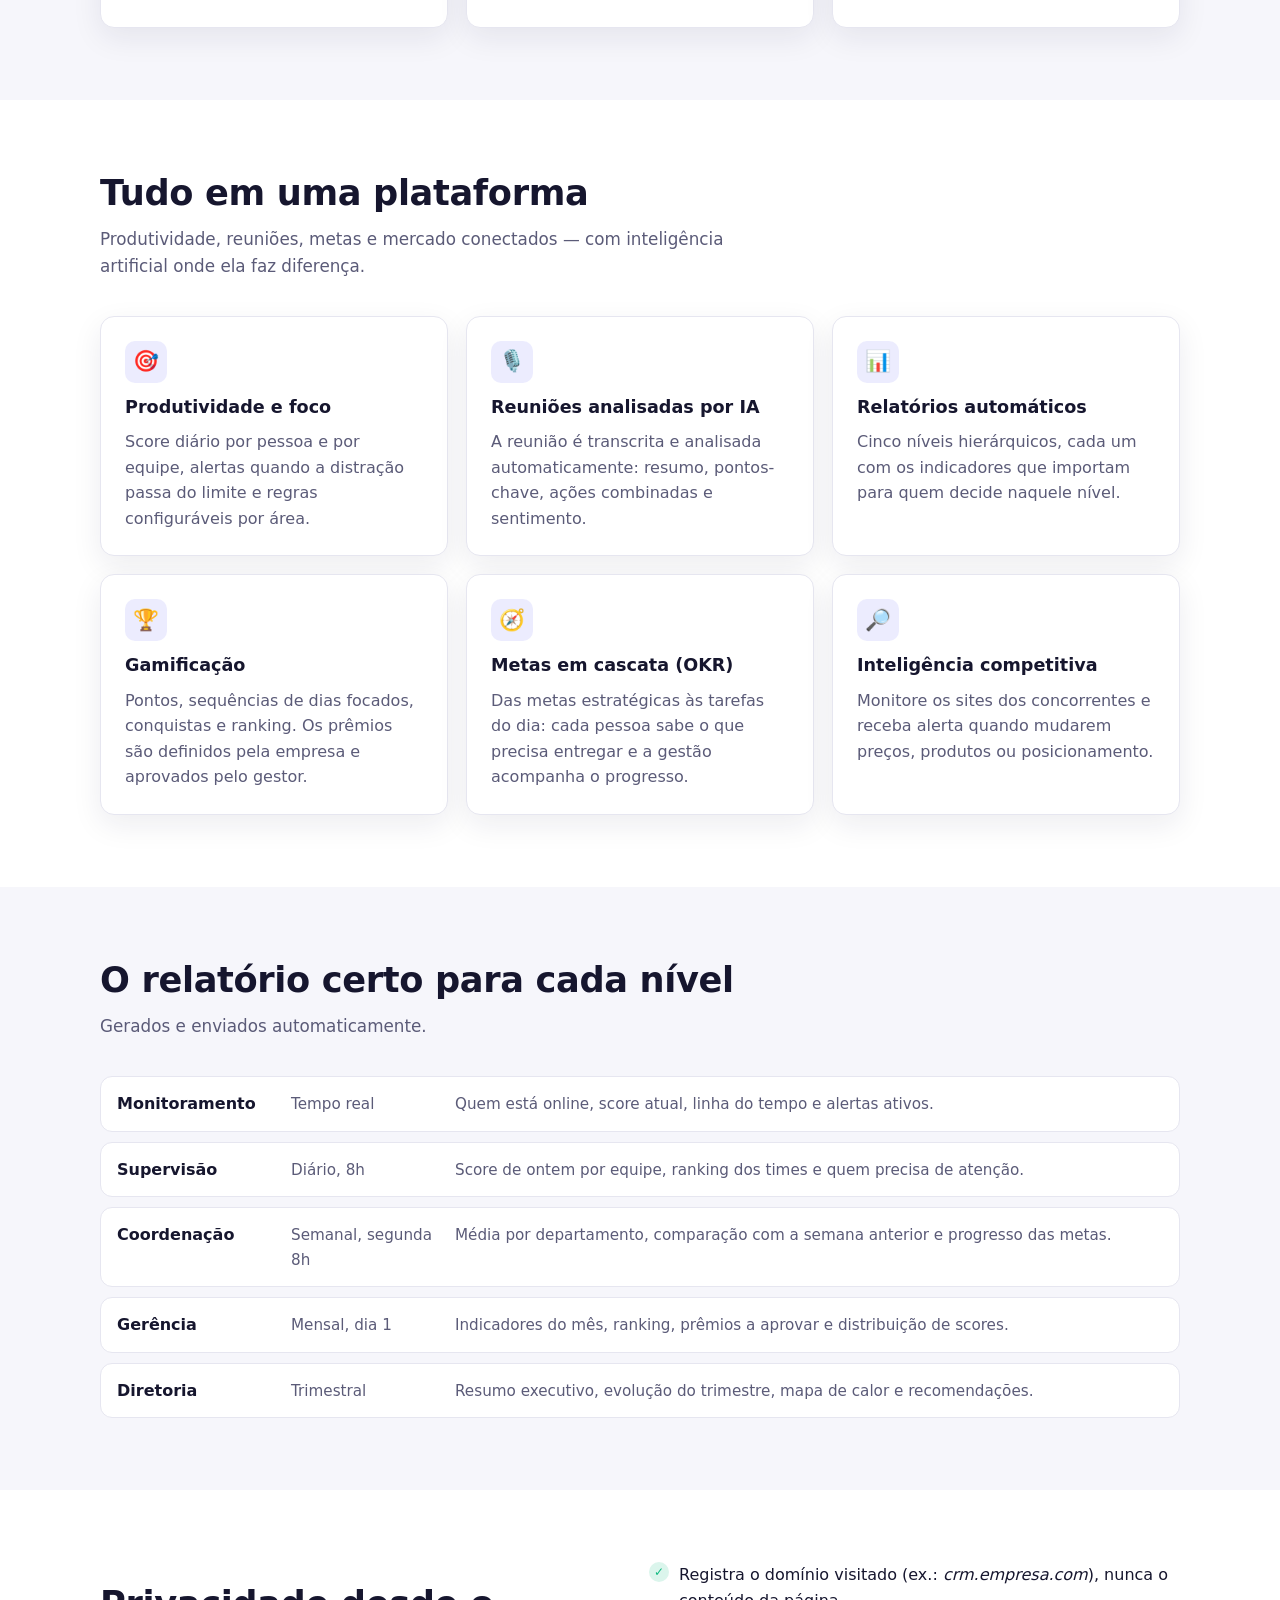
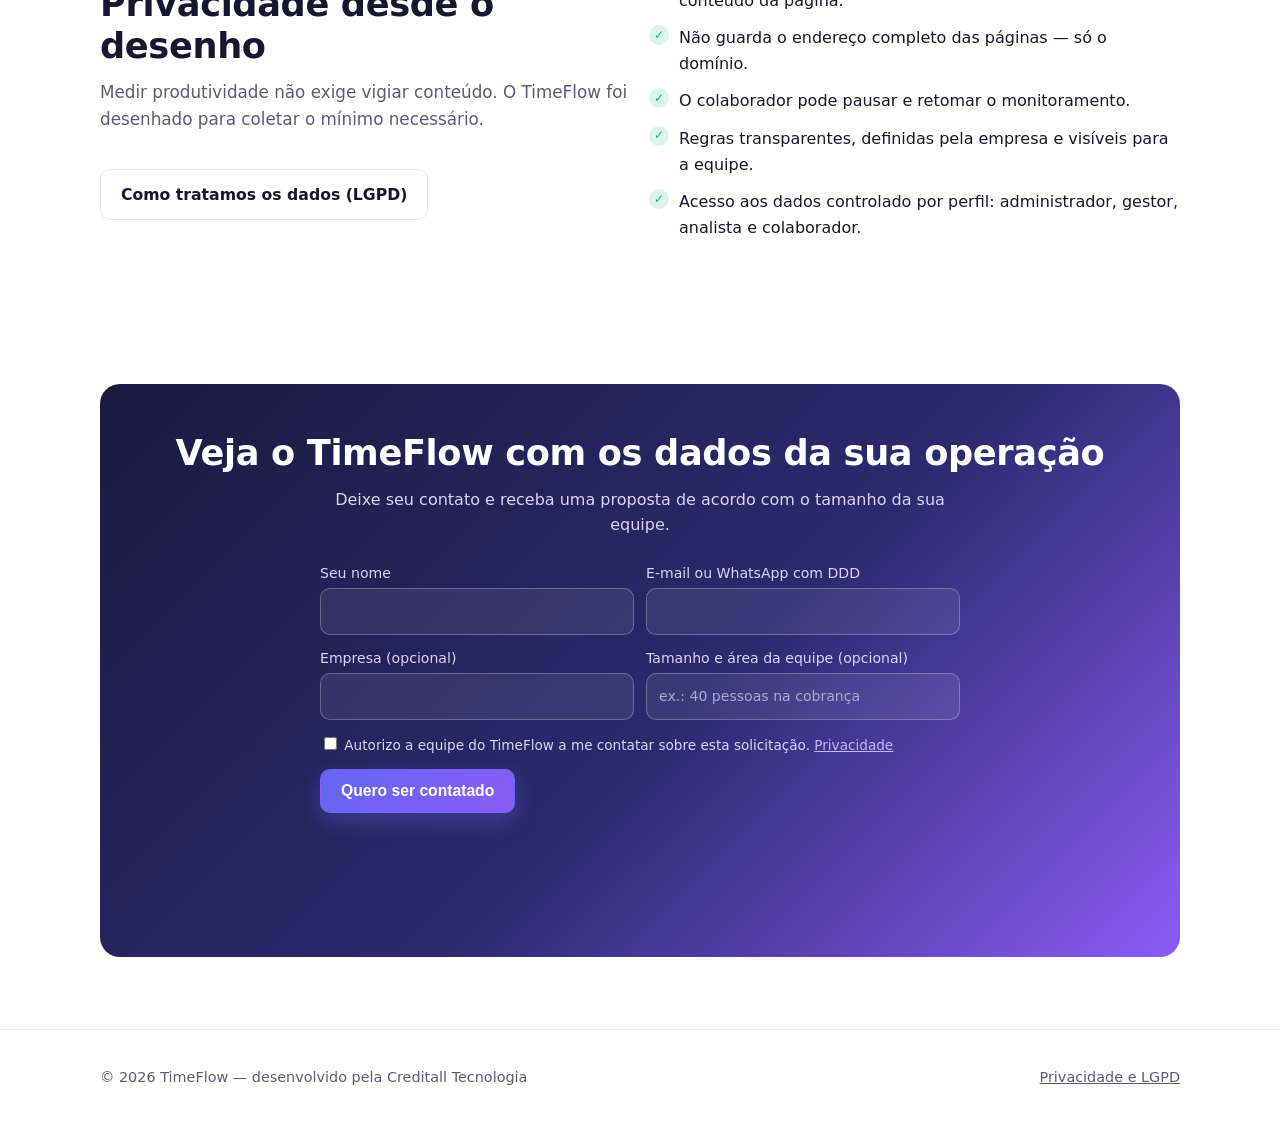
==== commit 546bd5c3: "Add files via upload" ====
--- a/index.html
+++ b/index.html
@@ -16,7 +16,7 @@
   <meta name="twitter:card" content="summary_large_image">
   <link rel="canonical" href="https://devgomeslipe07.github.io/timeflow-site/">
   <link rel="icon" href="assets/favicon.svg" type="image/svg+xml">
-  <link rel="stylesheet" href="assets/style.css?v=5">
+  <link rel="stylesheet" href="assets/style.css?v=6">
 </head>
 <body>
 
@@ -181,14 +181,28 @@
     <div class="wrap">
       <div class="cta-box">
         <h2>Veja o TimeFlow com os dados da sua operação</h2>
-        <p>Agende uma demonstração e receba uma proposta de acordo com o tamanho da sua equipe.</p>
+        <p>Deixe seu contato e receba uma proposta de acordo com o tamanho da sua equipe.</p>
+        <form class="contato-form" data-form-contato>
+          <div class="contato-grid">
+            <label>Seu nome<input name="nome" type="text" maxlength="80" required></label>
+            <label>E-mail ou WhatsApp com DDD<input name="contato" type="text" maxlength="120" required></label>
+            <label>Empresa (opcional)<input name="empresa" type="text" maxlength="120"></label>
+            <label>Tamanho e área da equipe (opcional)<input name="mensagem" type="text" maxlength="200"
+              placeholder="ex.: 40 pessoas na cobrança"></label>
+          </div>
+          <input name="site" class="tf-hp" tabindex="-1" autocomplete="off" aria-hidden="true">
+          <label class="contato-consent"><input name="consentimento" type="checkbox" required>
+            Autorizo a equipe do TimeFlow a me contatar sobre esta solicitação. <a href="lgpd.html">Privacidade</a></label>
+          <button class="btn btn-primary" type="submit">Quero ser contatado</button>
+          <p class="contato-status" data-form-status role="status" aria-live="polite"></p>
+        </form>
         <div class="hero-cta" style="justify-content:center">
-          <a class="btn btn-primary" data-whatsapp href="#" target="_blank" rel="noopener" hidden>Falar no WhatsApp</a>
+          <a class="btn btn-ghost" data-whatsapp href="#" target="_blank" rel="noopener" hidden>Falar no WhatsApp</a>
           <a class="btn btn-ghost" data-gmail href="#" target="_blank" rel="noopener" hidden>Enviar pelo Gmail</a>
           <button class="btn btn-ghost" type="button" data-copy hidden>Copiar e-mail</button>
         </div>
         <p class="toast" data-toast role="status" aria-live="polite"></p>
-        <p style="margin-top:18px;font-size:.9rem">Contato: <span data-email-text></span></p>
+        <p style="margin-top:18px;font-size:.9rem" data-email-linha hidden>Contato: <span data-email-text></span></p>
       </div>
     </div>
   </section>
@@ -201,7 +215,7 @@
   </div>
 </footer>
 
-<script src="assets/config.js?v=5"></script>
-<script src="assets/chat.js?v=5"></script>
+<script src="assets/config.js?v=6"></script>
+<script src="assets/chat.js?v=6"></script>
 </body>
 </html>
--- a/assets/style.css
+++ b/assets/style.css
@@ -126,6 +126,16 @@
 .cta-box h2 { color: #fff; }
 .cta-box p { color: #d6d6f5; max-width: 620px; margin: 0 auto 24px; }
 .cta-box .btn-ghost { background: transparent; border-color: rgba(255, 255, 255, .35); color: #fff !important; }
+.contato-form { max-width: 640px; margin: 0 auto 8px; text-align: left; }
+.contato-grid { display: grid; grid-template-columns: 1fr 1fr; gap: 12px; }
+@media (max-width: 640px) { .contato-grid { grid-template-columns: 1fr; } }
+.contato-form label { display: grid; gap: 4px; font-size: .88rem; color: #d6d6f5; }
+.contato-form input[type=text] { border: 1px solid rgba(255, 255, 255, .25); border-radius: 10px; padding: 11px 12px;
+  font: inherit; color: #fff; background: rgba(255, 255, 255, .08); }
+.contato-form input[type=text]::placeholder { color: #a9a9d8; }
+.contato-form .contato-consent { display: block; margin: 14px 0; font-size: .85rem; line-height: 1.5; }
+.contato-form .contato-consent a { color: #c4b5fd; }
+.contato-status { min-height: 1.4em; margin: 10px 0 0; font-size: .92rem; color: #fff; }
 footer { padding: 36px 0; border-top: 1px solid var(--line); color: var(--muted); font-size: .9rem; }
 footer .wrap { display: flex; justify-content: space-between; gap: 16px; flex-wrap: wrap; }
 footer a { color: var(--muted); }
